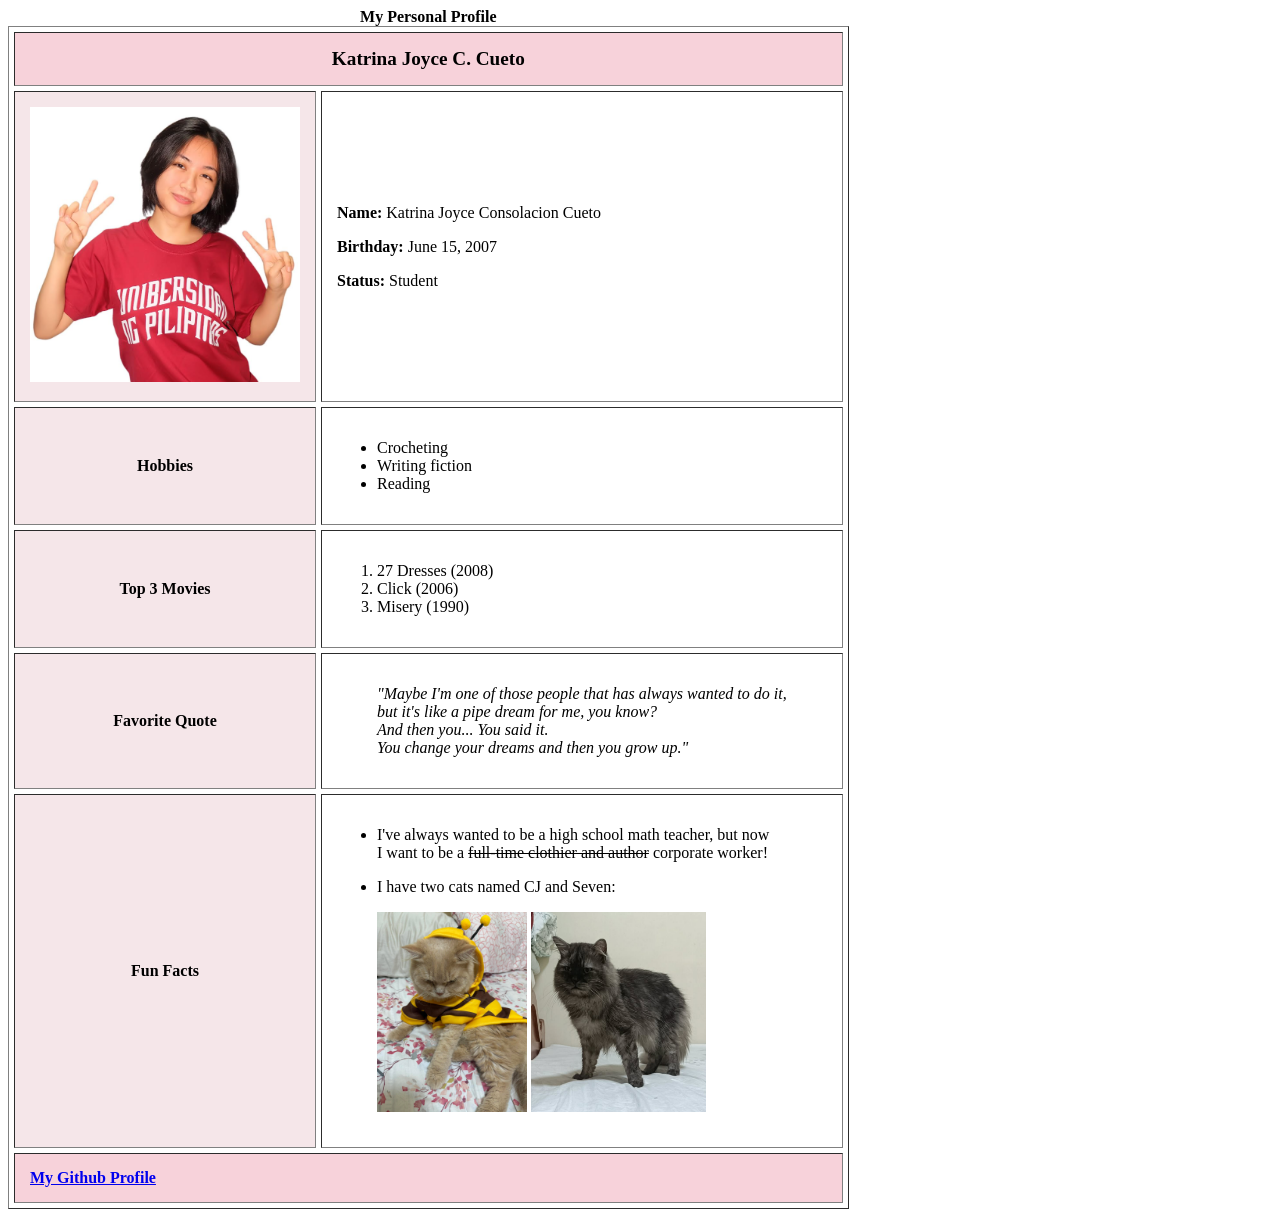
==== Cueto_me-1.html @ 26389555 "machine exercise 1" ====
<!DOCTYPE html>
<html lang="en">
<head>
    <meta charset="UTF-8">
    <meta name="viewport" content="width=device-width, initial-scale=1.0">
    <title>Machine Exercise 1</title>
</head>
<body>
    <table border="1" cellpadding="15" cellspacing="5">
        <caption><b>My Personal Profile</b></caption>
        <tr>
            <th colspan="2" bgcolor="#f7d2da"><big><b>Katrina Joyce C. Cueto</b></big></th>
        </tr>
        <tr>
            <td bgcolor="#f5e6e9"><img src="katrina.png" alt="Katrina" width="270" height="275"></td>
            <td>
                <p><b>Name:</b> Katrina Joyce Consolacion Cueto</p>
                <p><b>Birthday:</b> June 15, 2007</p>
                <p><b>Status:</b> Student</p>
            </td>
        </tr>
        <tr>
            <th bgcolor="#f5e6e9">Hobbies</th>
            <td>
                <ul>
                    <li>Crocheting</li>
                    <li>Writing fiction</li>
                    <li>Reading</li>
                </ul>
            </td>
        </tr>
        <tr>
            <th bgcolor="#f5e6e9">Top 3 Movies</th>
            <td>
                <ol>
                    <li>27 Dresses (2008)</li>
                    <li>Click (2006)</li>
                    <li>Misery (1990)</li>
                </ol>
            </td>
        </tr>
        <tr>
            <th bgcolor="#f5e6e9">Favorite Quote</th>
            <td>
                <blockquote>
                    <p><i>"Maybe I'm one of those people that has always wanted to do it, <br>
                        but it's like a pipe dream for me, you know? <br>
                        And then you... You said it. <br>
                        You change your dreams and then you grow up."</i></p>
                </blockquote>
            </td>
        </tr>
        <tr>
            <th bgcolor="#f5e6e9">Fun Facts</th>
            <td>
                <ul>

                <li>
                    <p>
                        I've always wanted to be a high school math teacher, but now<br>
                        I want to be a <del>full-time clothier and author</del> corporate worker!
                    </p>
                </li>

                <li>
                    <p>
                        I have two cats named CJ and Seven:
                    </p>
                    <img src="cj.jpg" alt="Orange cat" width="150" height="200">
                    <img src="seven.png" alt="Gray cat" width="175" height="200">
                </li>
                </ul>

            </td>
        </tr>
        <tr>
            <td colspan="2" bgcolor="#f7d2da"><a href="https://github.com/koryander"><b>My Github Profile</b></a></td>
        </tr>
    </table>
</body>
</html>
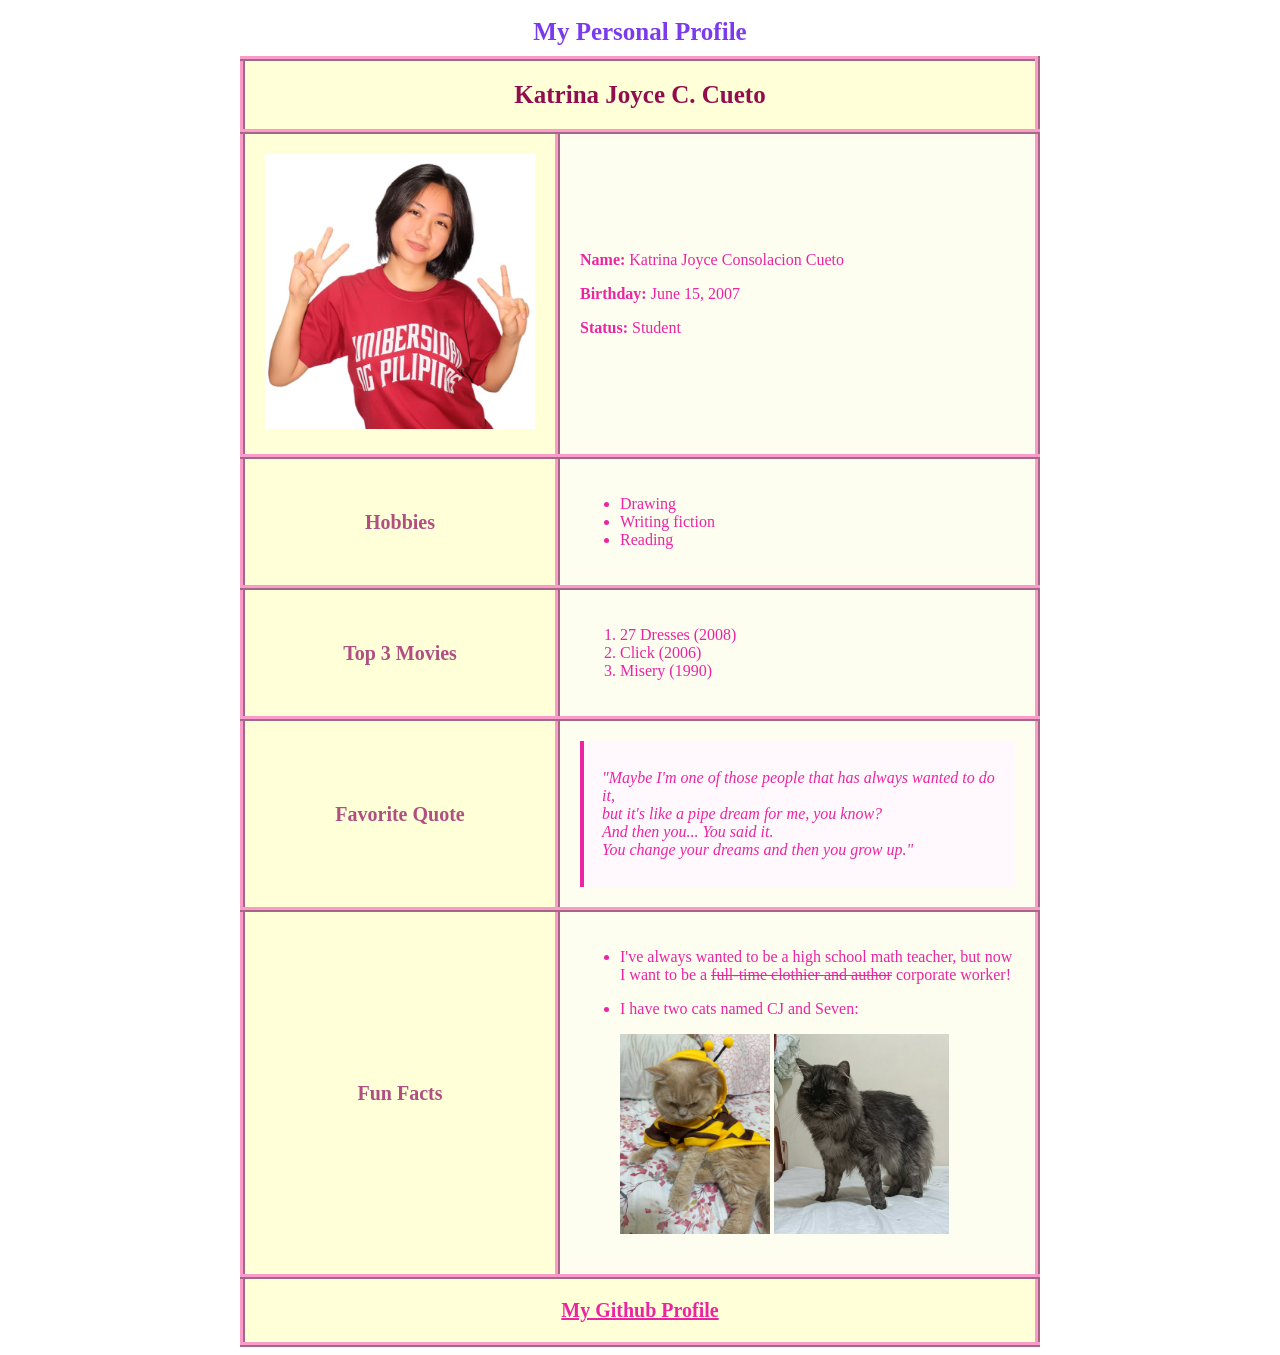
==== commit ac7016da: "Update Cueto_me-1.html" ====
--- a/Cueto_me-1.html
+++ b/Cueto_me-1.html
@@ -4,15 +4,18 @@
     <meta charset="UTF-8">
     <meta name="viewport" content="width=device-width, initial-scale=1.0">
     <title>Machine Exercise 1</title>
+    <link href="styles-me2.css" rel="stylesheet">
 </head>
+
 <body>
-    <table border="1" cellpadding="15" cellspacing="5">
+    <main>
+    <table>
         <caption><b>My Personal Profile</b></caption>
         <tr>
-            <th colspan="2" bgcolor="#f7d2da"><big><b>Katrina Joyce C. Cueto</b></big></th>
+            <th colspan="2" id="full-name"><b>Katrina Joyce C. Cueto</b></th>
         </tr>
         <tr>
-            <td bgcolor="#f5e6e9"><img src="katrina.png" alt="Katrina" width="270" height="275"></td>
+            <th><img src="katrina.png" alt="Katrina" width="270" height="275"></th>
             <td>
                 <p><b>Name:</b> Katrina Joyce Consolacion Cueto</p>
                 <p><b>Birthday:</b> June 15, 2007</p>
@@ -20,17 +23,17 @@
             </td>
         </tr>
         <tr>
-            <th bgcolor="#f5e6e9">Hobbies</th>
+            <th>Hobbies</th>
             <td>
                 <ul>
-                    <li>Crocheting</li>
+                    <li>Drawing</li>
                     <li>Writing fiction</li>
                     <li>Reading</li>
                 </ul>
             </td>
         </tr>
         <tr>
-            <th bgcolor="#f5e6e9">Top 3 Movies</th>
+            <th>Top 3 Movies</th>
             <td>
                 <ol>
                     <li>27 Dresses (2008)</li>
@@ -40,9 +43,9 @@
             </td>
         </tr>
         <tr>
-            <th bgcolor="#f5e6e9">Favorite Quote</th>
+            <th>Favorite Quote</th>
             <td>
-                <blockquote>
+                <blockquote class="quotebox">
                     <p><i>"Maybe I'm one of those people that has always wanted to do it, <br>
                         but it's like a pipe dream for me, you know? <br>
                         And then you... You said it. <br>
@@ -51,7 +54,7 @@
             </td>
         </tr>
         <tr>
-            <th bgcolor="#f5e6e9">Fun Facts</th>
+            <th>Fun Facts</th>
             <td>
                 <ul>
 
@@ -74,8 +77,11 @@
             </td>
         </tr>
         <tr>
-            <td colspan="2" bgcolor="#f7d2da"><a href="https://github.com/koryander"><b>My Github Profile</b></a></td>
+            <th id="link-tr" colspan="2">
+                <a href="https://github.com/koryander"><b>My Github Profile</b></a>
+            </th>
         </tr>
     </table>
+    </main>
 </body>
 </html>
--- a/styles-me2.css
+++ b/styles-me2.css
@@ -0,0 +1,85 @@
+*, *::before, *::after 
+{
+    box-sizing: border-box; 
+}
+
+main {
+    display: flex;
+    justify-content: center;
+    align-items: center; 
+    font-family: "Times New Roman", Times, serif;
+}
+
+table {
+    width: 100%;
+    max-width: 800px;
+}
+
+caption {
+    font-size: 25px;
+    color:#7c3aed;
+    margin: 10px;
+}
+
+table, th, td {
+    border:5px inset #f99cc9;
+    border-collapse: collapse;
+    padding: 20px;
+}
+
+
+th {
+    font-size: 20px;
+    background-color: #ffffd8;
+    color: #920d61b9;
+}
+
+#full-name {
+    font-size: 25px;
+    color: #920d4d;
+}
+
+td {
+    background-color: #fdfdf0;
+}
+
+
+p, ol, ul {
+    color: #eb25a2;
+}
+
+.quotebox {
+    margin: 0;
+    padding: 12px 18px;
+    border-left: 4px solid #eb25a2;
+    background-color: #fff9fd;
+}
+
+/* GITHUB PROFILE LINK */
+
+a {
+    color: #eb25a2;
+    transition: all 0.2s ease-in-out;
+    border-radius: 4px;
+}
+
+a:visited {
+    color: #7c3aed;
+}
+
+#link-tr {
+    transition: all 0.2s ease-in-out;
+}
+
+#link-tr:hover {
+    background-color: #e41f9cb9;
+}
+
+#link-tr a {
+    display: block;
+    width: 100%;
+}
+
+#link-tr:hover a {
+    color: white;
+}
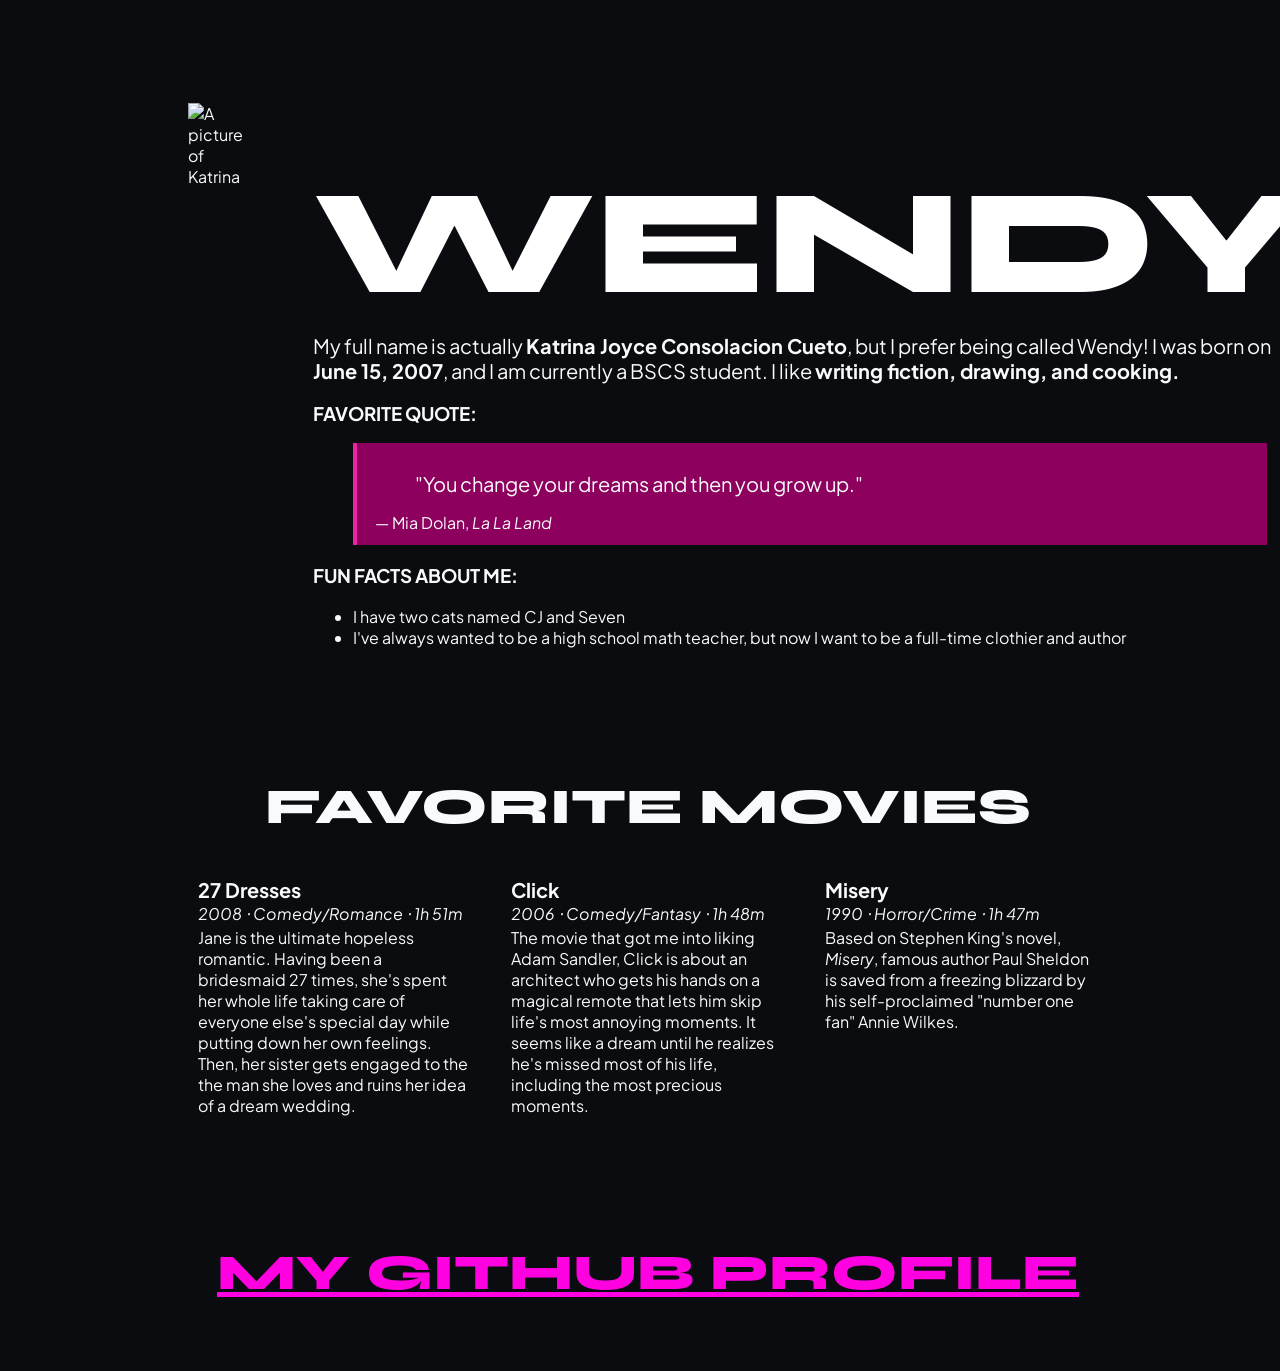
==== commit 85bc8b7f: "Update Cueto_me-1.html" ====
--- a/Cueto_me-1.html
+++ b/Cueto_me-1.html
@@ -5,83 +5,89 @@
     <meta name="viewport" content="width=device-width, initial-scale=1.0">
     <title>Machine Exercise 1</title>
     <link href="styles-me2.css" rel="stylesheet">
+
+    <link rel="preconnect" href="https://fonts.googleapis.com">
+    <link rel="preconnect" href="https://fonts.gstatic.com" crossorigin>
+    <link href="https://fonts.googleapis.com/css2?family=Plus+Jakarta+Sans:ital,wght@0,200..800;1,200..800&display=swap" rel="stylesheet">
+
+    <link rel="preconnect" href="https://fonts.googleapis.com">
+    <link rel="preconnect" href="https://fonts.gstatic.com" crossorigin>
+    <link href="https://fonts.googleapis.com/css2?family=Syne:wght@400..800&display=swap" rel="stylesheet">
 </head>
 
 <body>
-    <main>
-    <table>
-        <caption><b>My Personal Profile</b></caption>
-        <tr>
-            <th colspan="2" id="full-name"><b>Katrina Joyce C. Cueto</b></th>
-        </tr>
-        <tr>
-            <th><img src="katrina.png" alt="Katrina" width="270" height="275"></th>
-            <td>
-                <p><b>Name:</b> Katrina Joyce Consolacion Cueto</p>
-                <p><b>Birthday:</b> June 15, 2007</p>
-                <p><b>Status:</b> Student</p>
-            </td>
-        </tr>
-        <tr>
-            <th>Hobbies</th>
-            <td>
+    <div class="front-card">
+        <div class="pic">
+            <img src="katrina-transparent.png" alt="A picture of Katrina">
+        </div>
+        
+        <div class="info">
+            <h1 id="nickname">Wendy</h1>
+            <p>My full name is actually <b>Katrina Joyce Consolacion Cueto</b>, but I prefer being called Wendy!
+            I was born on <b>June 15, 2007</b>, and I am currently a BSCS student. I like <b>writing fiction, drawing, and cooking.</b>
+            </p>
+
+            <div>
+            <h3>FAVORITE QUOTE:</h3>
+                <figure class="quotebox">
+                    <blockquote cite="https://example.com">
+                        <p>"You change your dreams and then you grow up."</p>
+                    </blockquote>
+                     <figcaption>
+                    — Mia Dolan, <cite>La La Land</cite>
+                    </figcaption>
+                </figure>
+            </div>
+
+            <div>
+            <h3>FUN FACTS ABOUT ME:</h3>
                 <ul>
-                    <li>Drawing</li>
-                    <li>Writing fiction</li>
-                    <li>Reading</li>
+                    <li>I have two cats named CJ and Seven</li>
+                    <li>I've always wanted to be a high school math teacher, but now
+                        I want to be a full-time clothier and author</li>
                 </ul>
-            </td>
-        </tr>
-        <tr>
-            <th>Top 3 Movies</th>
-            <td>
-                <ol>
-                    <li>27 Dresses (2008)</li>
-                    <li>Click (2006)</li>
-                    <li>Misery (1990)</li>
-                </ol>
-            </td>
-        </tr>
-        <tr>
-            <th>Favorite Quote</th>
-            <td>
-                <blockquote class="quotebox">
-                    <p><i>"Maybe I'm one of those people that has always wanted to do it, <br>
-                        but it's like a pipe dream for me, you know? <br>
-                        And then you... You said it. <br>
-                        You change your dreams and then you grow up."</i></p>
-                </blockquote>
-            </td>
-        </tr>
-        <tr>
-            <th>Fun Facts</th>
-            <td>
-                <ul>
+            
+            </div>
+        </div>
+    </div>
 
-                <li>
-                    <p>
-                        I've always wanted to be a high school math teacher, but now<br>
-                        I want to be a <del>full-time clothier and author</del> corporate worker!
-                    </p>
-                </li>
+    <div class="card">
+        <h1>Favorite Movies</h1>
+        <div class="fav-movies-container">
+            <div class="movie">
+                <h3>27 Dresses</h3>
+                <p><i>2008 ‧ Comedy/Romance ‧ 1h 51m</i></p>
+                <p>Jane is the ultimate hopeless romantic. Having been a bridesmaid 27 times, she's spent her whole
+                   life taking care of everyone else's special day while putting down her own feelings. Then, her sister
+                   gets engaged to the the man she loves and ruins her idea of a dream wedding.
+                </p>
+            </div>
 
-                <li>
-                    <p>
-                        I have two cats named CJ and Seven:
-                    </p>
-                    <img src="cj.jpg" alt="Orange cat" width="150" height="200">
-                    <img src="seven.png" alt="Gray cat" width="175" height="200">
-                </li>
-                </ul>
+            <div class="movie">
+                <h3>Click</h3>
+                <p><i>2006 ‧ Comedy/Fantasy ‧ 1h 48m</i></p>
+                <p>The movie that got me into liking Adam Sandler, Click is about an architect who gets his hands on a 
+                   magical remote that lets him skip life's most annoying moments. It seems like a dream until he realizes
+                   he's missed most of his life, including the most precious moments.
+                </p>
+            </div>
 
-            </td>
-        </tr>
-        <tr>
-            <th id="link-tr" colspan="2">
-                <a href="https://github.com/koryander"><b>My Github Profile</b></a>
-            </th>
-        </tr>
-    </table>
-    </main>
+            <div class="movie">
+                <h3>Misery</h3>
+                <p><i>1990 ‧ Horror/Crime ‧ 1h 47m</i></p>
+                <p>Based on Stephen King's novel, <i>Misery</i>, famous author
+                   Paul Sheldon is saved from a freezing blizzard by his self-proclaimed "number one fan"
+                   Annie Wilkes.</p>
+            </div>
+        </div>
+    </div>
+
+    <div class="fun-facts">
+
+    </div>
+
+    <div class="github-card">
+        <a id="github-link" target="_blank" href="https://github.com/koryander"><h1>MY GITHUB PROFILE</h1></a>
+    </div>
 </body>
-</html>+</html>
--- a/styles-me2.css
+++ b/styles-me2.css
@@ -3,83 +3,120 @@
     box-sizing: border-box; 
 }
 
-main {
-    display: flex;
-    justify-content: center;
-    align-items: center; 
-    font-family: "Times New Roman", Times, serif;
+body {
+    background-color: #0a0c10;
 }
 
-table {
+body {
+    font-family: "Plus Jakarta Sans", sans-serif;
+    color: #f8fafc;
+    display: flex;
+    flex-direction: column;
+    align-items: center;
     width: 100%;
-    max-width: 800px;
 }
 
-caption {
-    font-size: 25px;
-    color:#7c3aed;
+.front-card {
+    display: flex;
+    align-content: space-evenly;
+    margin: 75px;
+    padding: 10px;
+    width: 75%;
+    margin-bottom: 0px;
+}
+
+.quotebox {
+    margin-top: 10px;
+    padding: 12px 18px;
+    border-left: 4px solid #eb25a2;
+    background-color: #8d005e;
+}
+
+.card, .github-card {
+    display: grid;
+    place-items: center;
+    align-self: center;
+    
+    margin: 50px;
+    margin-top: 0px;
+    padding: 10px;
+    width: 75%;
+}
+
+.card h1, .github-card h1{
+    margin-bottom: 0px;
+    font-family: "Syne", sans-serif;
+    font-optical-sizing: auto;
+    font-size: 50px;
+    font-weight: 800;
+    font-style: normal;
+    text-transform: uppercase;
+}
+
+#nickname {
+    margin-top: 0px;
+    margin-bottom: 0px;
+    font-family: "Syne", sans-serif;
+    font-optical-sizing: auto;
+    font-size: 150px;
+    font-weight: 900;
+    font-style: normal;
+    text-transform: uppercase;
+    color: white;
+}
+
+.pic {
     margin: 10px;
 }
 
-table, th, td {
-    border:5px inset #f99cc9;
-    border-collapse: collapse;
-    padding: 20px;
+.pic img {
+    width: 475px;
+    height: auto;
+}
+
+.info {
+    padding: 10px;
+    margin: 50px;
+}
+
+.front-card p {
+    margin: 0px;
+    font-size: 20px;
 }
 
 
-th {
-    font-size: 20px;
-    background-color: #ffffd8;
-    color: #920d61b9;
+.fav-movies-container {
+    display: flex;
+    justify-content: space-around;
+    flex: 1;
+    flex-direction: row;
 }
 
-#full-name {
-    font-size: 25px;
-    color: #920d4d;
+.movie {
+    flex: 1;
+    padding: 10px;
+    margin: 10px;
 }
 
-td {
-    background-color: #fdfdf0;
+.movie h3 {
+    margin-bottom: 0px;
+    font-size: 20px;
 }
 
-
-p, ol, ul {
-    color: #eb25a2;
+.movie p {
+    margin-top: 1px;
+    margin-bottom: 3px;
 }
 
-.quotebox {
-    margin: 0;
-    padding: 12px 18px;
-    border-left: 4px solid #eb25a2;
-    background-color: #fff9fd;
+#github-link {
+    transition: all 0.2s ease-in-out;
+    color: #ff00e1;
 }
 
-/* GITHUB PROFILE LINK */
-
-a {
-    color: #eb25a2;
-    transition: all 0.2s ease-in-out;
-    border-radius: 4px;
+#github-link:hover {
+    color: #e41f9cb9;
 }
 
-a:visited {
-    color: #7c3aed;
+#github-link:visited {
+    color: #a912c3;
 }
-
-#link-tr {
-    transition: all 0.2s ease-in-out;
-}
-
-#link-tr:hover {
-    background-color: #e41f9cb9;
-}
-
-#link-tr a {
-    display: block;
-    width: 100%;
-}
-
-#link-tr:hover a {
-    color: white;
-}
